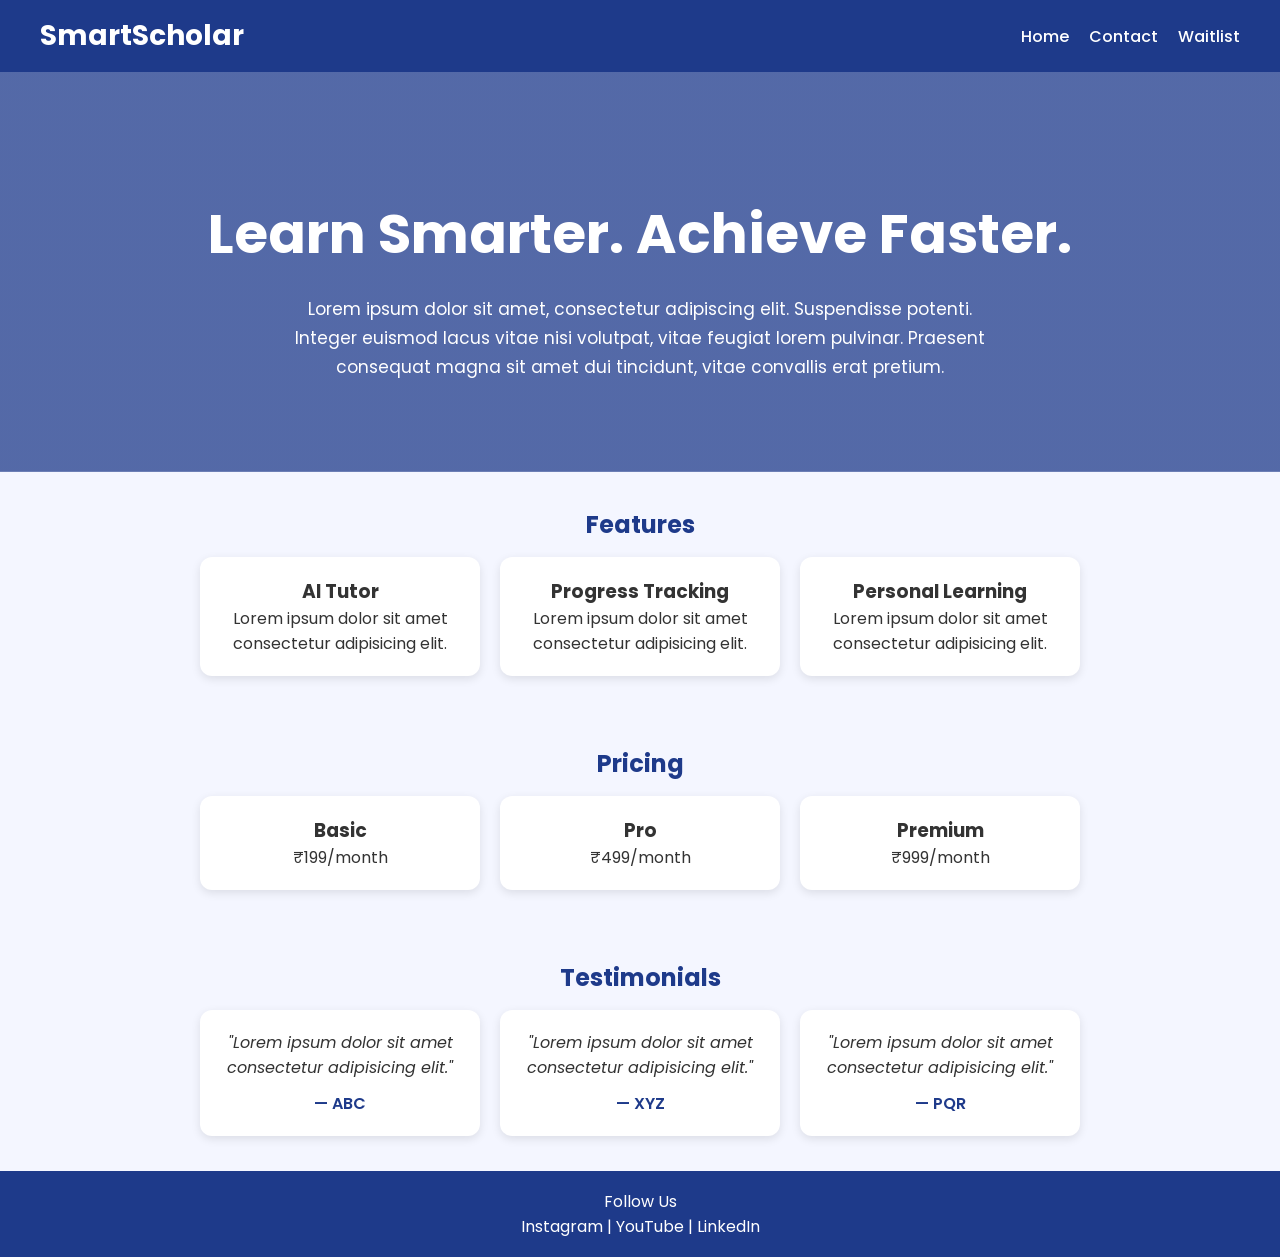
==== index.html @ 5139ae56 "Add files via upload Uploaded HTML, CSS and JavaScript for Task-2 and 3" ====
<!DOCTYPE html>

<html>
<head>
<meta charset="UTF-8">
<meta name="viewport" content="width=device-width, initial-scale=1.0">
<title>SmartScholar</title>
<link rel="stylesheet" href="style.css">
</head>
<body>

<nav>
<h2>SmartScholar</h2>

<ul>
<li><a href="index.html">Home</a></li>
<li><a href="contact.html">Contact</a></li>
<li><a href="waitlist.html">Waitlist</a></li>
</ul>
</nav>

<header class="hero">

<h1>Learn Smarter. Achieve Faster.</h1>

<p>
Lorem ipsum dolor sit amet, consectetur adipiscing elit. Suspendisse potenti.
Integer euismod lacus vitae nisi volutpat, vitae feugiat lorem pulvinar.
Praesent consequat magna sit amet dui tincidunt, vitae convallis erat pretium.
</p>

</header>

<section class="features">

<h2>Features</h2>

<div class="card-container">

<div class="card">
<h3>AI Tutor</h3>
<p>Lorem ipsum dolor sit amet consectetur adipisicing elit.</p>
</div>

<div class="card">
<h3>Progress Tracking</h3>
<p>Lorem ipsum dolor sit amet consectetur adipisicing elit.</p>
</div>

<div class="card">
<h3>Personal Learning</h3>
<p>Lorem ipsum dolor sit amet consectetur adipisicing elit.</p>
</div>

</div>

</section>

<section class="pricing">

<h2>Pricing</h2>

<div class="card-container">

<div class="card">
<h3>Basic</h3>
<p>₹199/month</p>
</div>

<div class="card">
<h3>Pro</h3>
<p>₹499/month</p>
</div>

<div class="card">
<h3>Premium</h3>
<p>₹999/month</p>
</div>

</div>

</section>

<section class="testimonials">

<h2>Testimonials</h2>

<div class="card-container">

<div class="card">
<p class="review">
"Lorem ipsum dolor sit amet consectetur adipisicing elit."
</p>
<p class="author">— ABC</p>
</div>

<div class="card">
<p class="review">
"Lorem ipsum dolor sit amet consectetur adipisicing elit."
</p>
<p class="author">— XYZ</p>
</div>

<div class="card">
<p class="review">
"Lorem ipsum dolor sit amet consectetur adipisicing elit."
</p>
<p class="author">— PQR</p>
</div>

</div>

</section>

<footer>

<p>Follow Us</p>

<p>
Instagram | YouTube | LinkedIn
</p>

</footer>

</body>
</html>
---- style.css ----
@import url('https://fonts.googleapis.com/css2?family=Poppins:wght@300;400;500;600;700&display=swap');

*{
    margin:0;
    padding:0;
    box-sizing:border-box;
}

body{
    font-family:'Poppins',sans-serif;
    background:#f4f6ff;
    color:#333;
}

/* NAVBAR */

nav{
    background:#1e3a8a;
    color:white;
    padding:15px 40px;
    display:flex;
    justify-content:space-between;
    align-items:center;
}

nav h2{
    font-size:28px;
    font-weight:700;
}

nav ul{
    list-style:none;
    display:flex;
    gap:20px;
}

nav a{
    color:white;
    text-decoration:none;
    font-weight:500;
}

nav a:hover{
    color:#93c5fd;
    transition:0.3s;
}

/* HOME PAGE */

.hero{
    text-align:center;
    padding:120px 30px 90px 30px;

    background:
    linear-gradient(rgba(30,58,138,0.75),rgba(30,58,138,0.75)),
    url("https://images.unsplash.com/photo-1509062522246-3755977927d7?w=1600");

    background-size:cover;
    background-position:center;

    color:white;
}

.hero h1{
    font-size:55px;
    margin-bottom:20px;
}

.hero p{
    max-width:700px;
    margin:auto;
    line-height:1.7;
    font-size:17px;
}

/* SECTIONS */

.features,
.pricing,
.testimonials{
    padding:35px 30px;
    text-align:center;
}

.features h2,
.pricing h2,
.testimonials h2{
    margin-bottom:15px;
    color:#1e3a8a;
}

.card-container{
    display:flex;
    justify-content:center;
    gap:20px;
    flex-wrap:wrap;
}

.card{
    width:280px;
    background:white;
    padding:20px;
    border-radius:12px;
    box-shadow:0 3px 10px rgba(0,0,0,0.1);
}

.card:hover{
    transform:translateY(-8px);
    transition:0.3s;
}

/* IMAGES INSIDE CARDS */

.card img{
    width:100%;
    height:160px;
    object-fit:cover;
    border-radius:10px;
    margin-bottom:12px;
}

/* TESTIMONIALS */

.review{
    font-style:italic;
    line-height:1.6;
}

.author{
    margin-top:10px;
    color:#1e3a8a;
    font-weight:600;
}

/* CONTACT PAGE */

.contact-page .form-section{
    min-height:100vh;
    padding:60px;

    background:
    linear-gradient(rgba(0,0,0,0.55),rgba(0,0,0,0.55)),
    url("https://images.unsplash.com/photo-1523240795612-9a054b0db644?w=1600");

    background-size:cover;
    background-position:center;

    color:white;
    text-align:center;
}

/* WAITLIST PAGE */

.waitlist-page .form-section{
    min-height:100vh;
    padding:60px;

    background:
    linear-gradient(rgba(0,0,0,0.55),rgba(0,0,0,0.55)),
    url("https://images.unsplash.com/photo-1503676382389-4809596d5290?w=1600");

    background-size:cover;
    background-position:center;

    color:white;
    text-align:center;
}

/* FORMS */

form{
    max-width:500px;
    margin:25px auto;
    display:flex;
    flex-direction:column;
    gap:12px;
}

input,
textarea{
    padding:12px;
    border:none;
    border-radius:5px;
    font-family:'Poppins',sans-serif;
}

textarea{
    height:120px;
}

button{
    padding:12px;
    border:none;
    border-radius:5px;
    background:#2563eb;
    color:white;
    cursor:pointer;
    font-family:'Poppins',sans-serif;
}

button:hover{
    background:#1d4ed8;
}

/* CONTACT INFO */

.contact-info{
    margin-top:40px;
    line-height:2.2;
}

/* FOOTER */

footer{
    background:#1e3a8a;
    color:white;
    text-align:center;
    padding:18px;
}

.tech-section{
    padding:50px;
    text-align:center;
}

#news-container{
    display:flex;
    flex-wrap:wrap;
    justify-content:center;
    gap:20px;
    margin-top:30px;
}

.news-card{
    width:300px;
    background:white;
    padding:20px;
    border-radius:12px;
    box-shadow:0 3px 10px rgba(0,0,0,0.1);
}

.news-card h3{
    margin-bottom:10px;
}

.news-card p{
    margin-bottom:15px;
}

.news-card a{
    text-decoration:none;
    color:#2563eb;
    font-weight:bold;
}
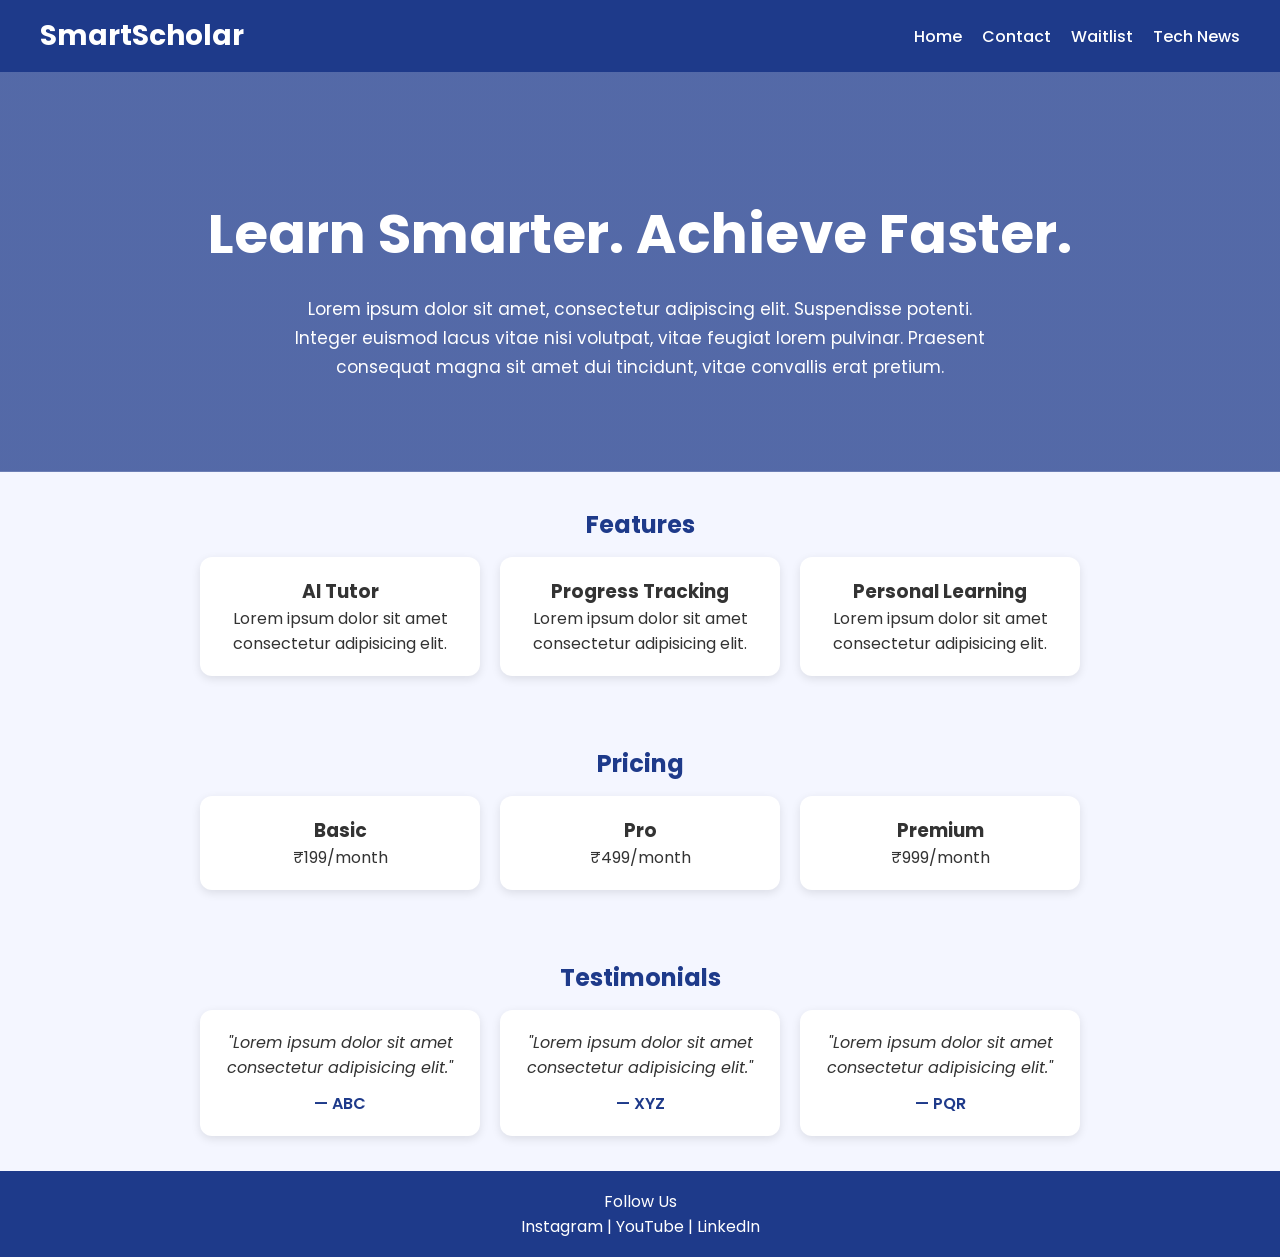
==== commit 1298c1e2: "Add 'Tech News' link to navigation Added a new 'Tech News' link to the navigation menu." ====
--- a/index.html
+++ b/index.html
@@ -16,6 +16,7 @@
 <li><a href="index.html">Home</a></li>
 <li><a href="contact.html">Contact</a></li>
 <li><a href="waitlist.html">Waitlist</a></li>
+<li><a href="tech.html">Tech News</a></li>
 </ul>
 </nav>
 
